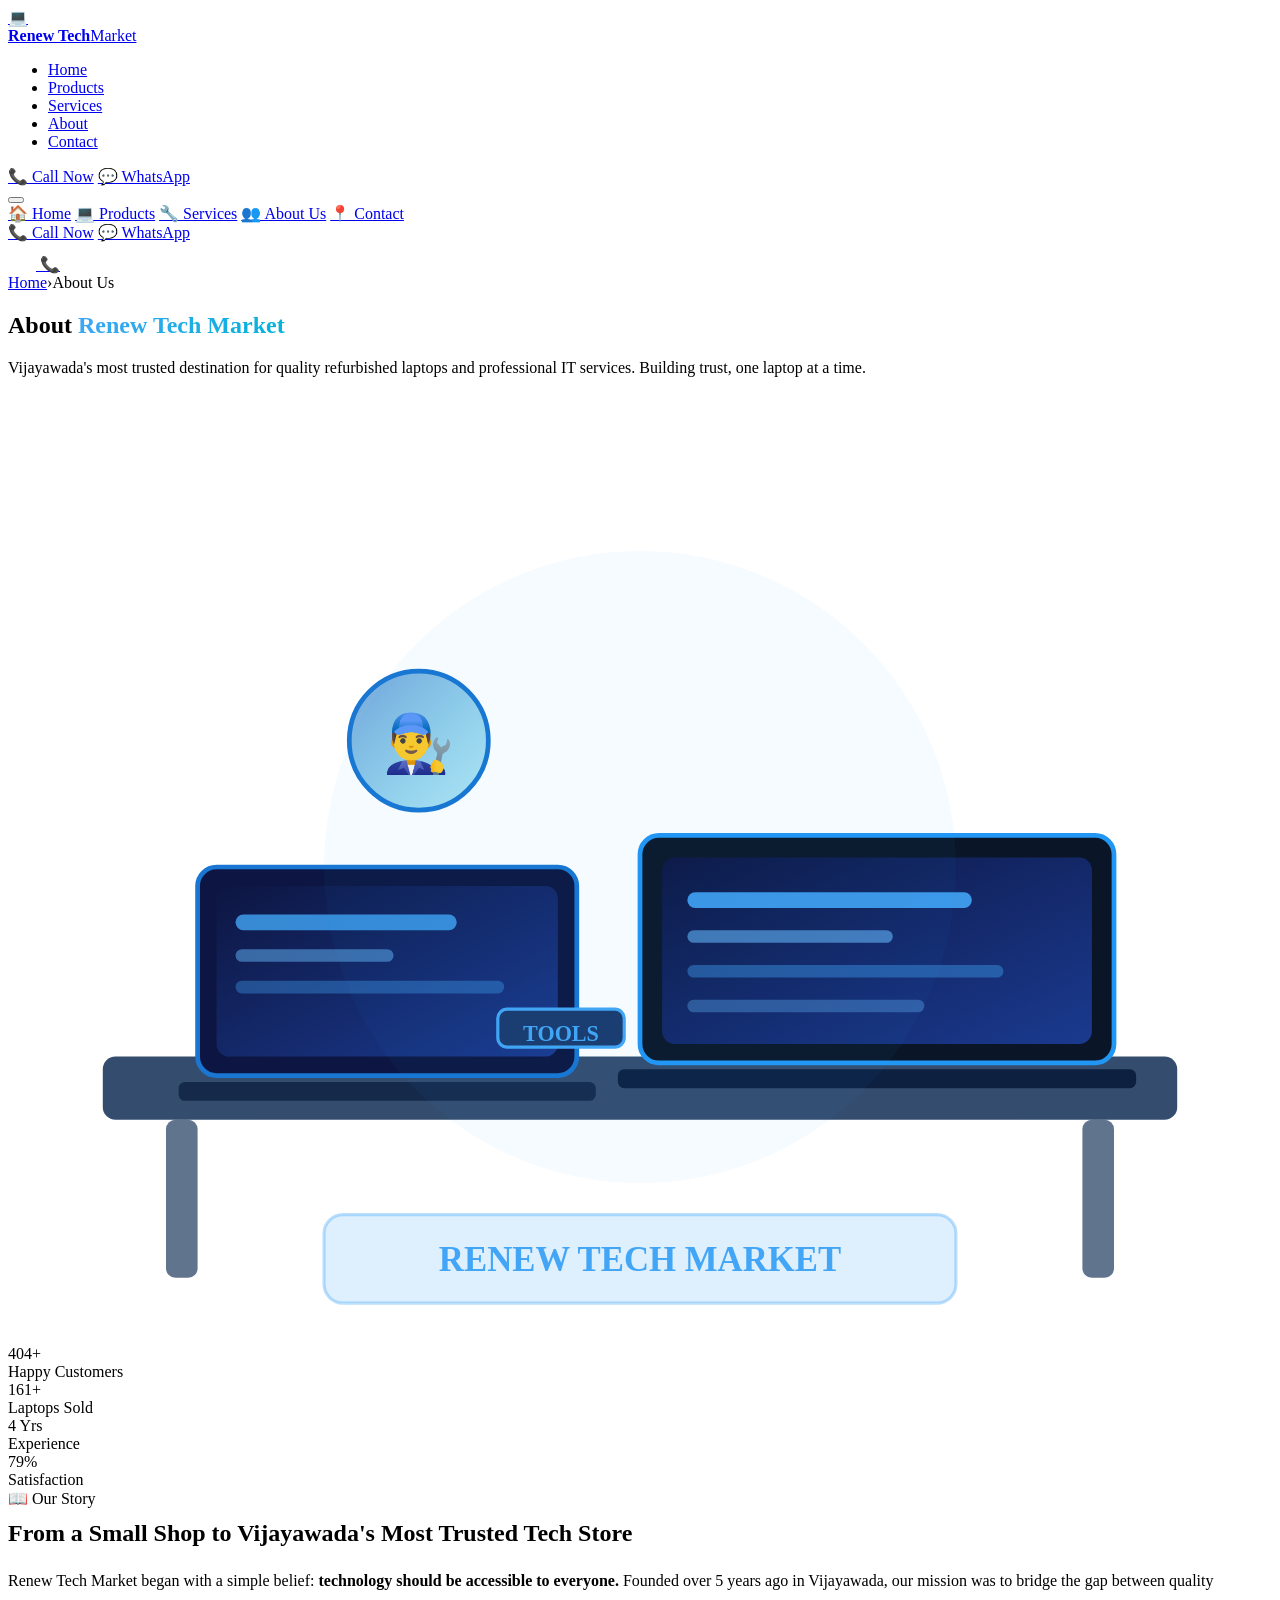
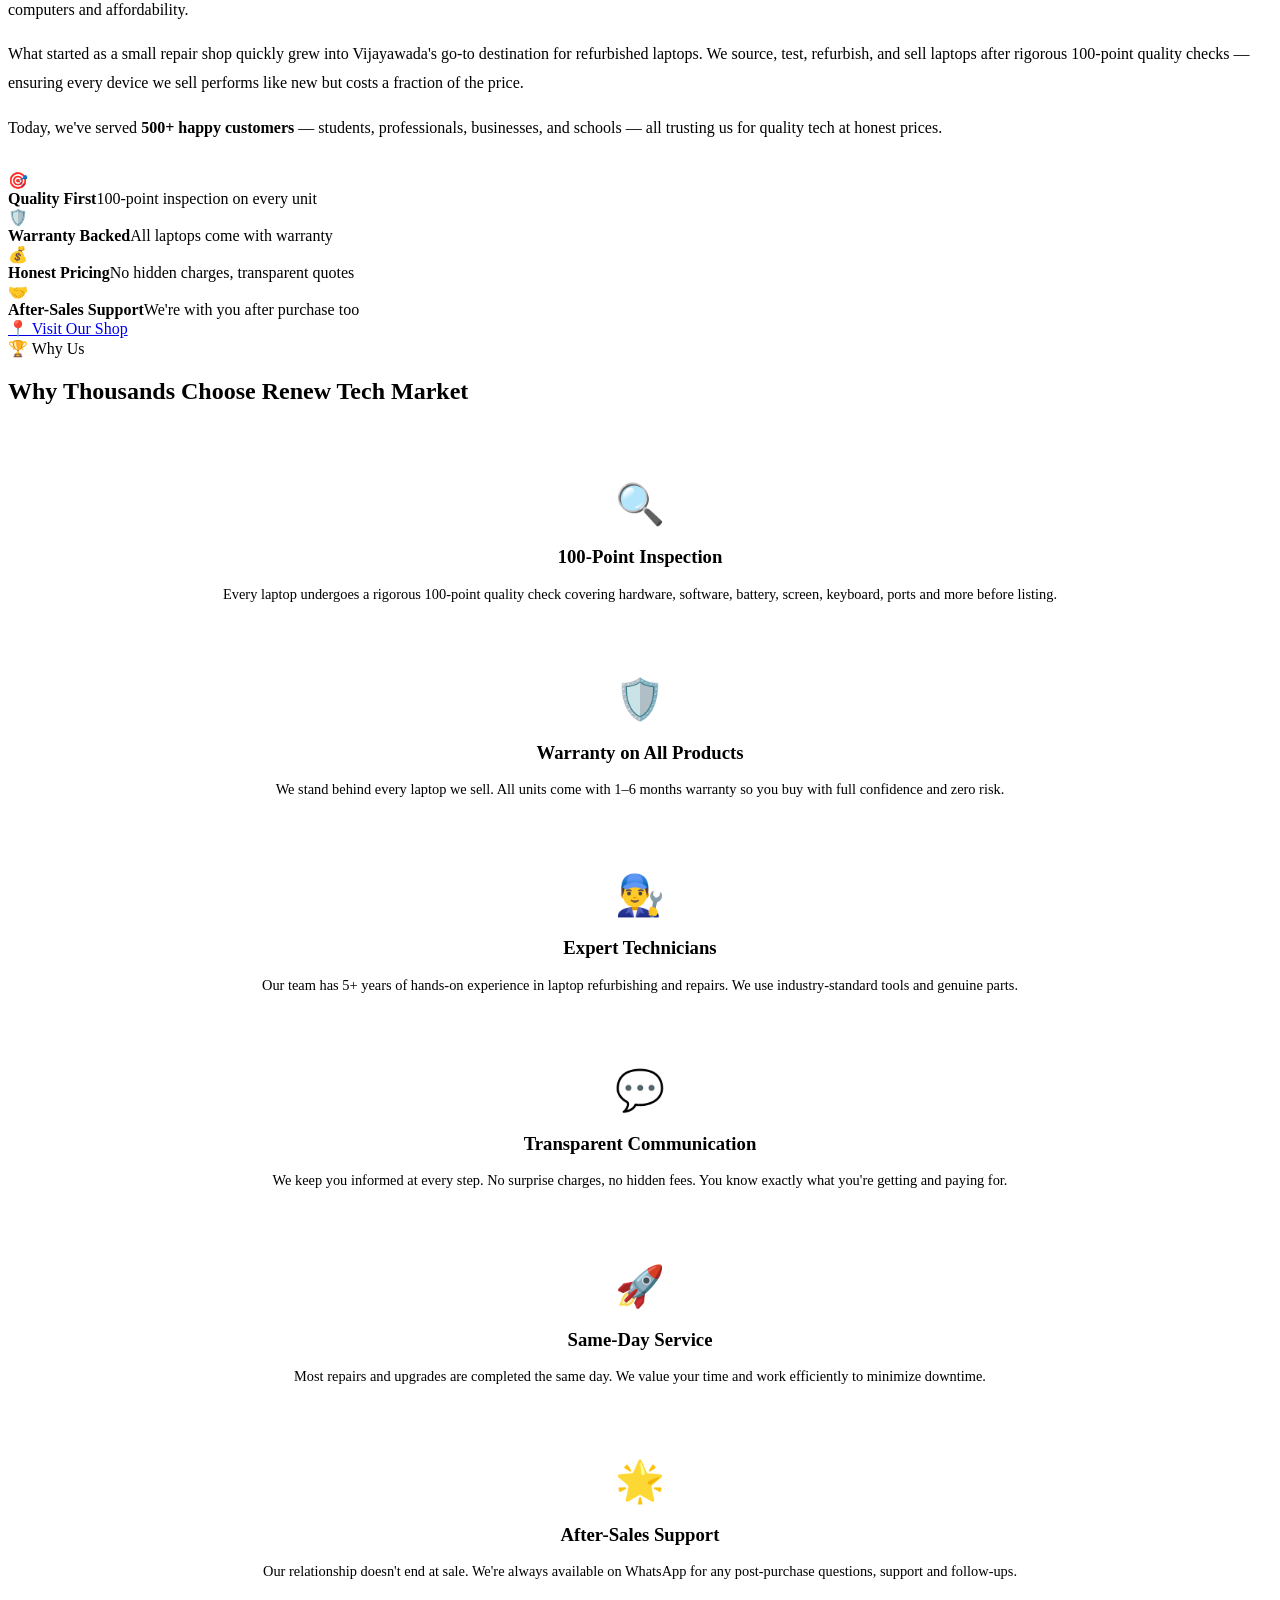
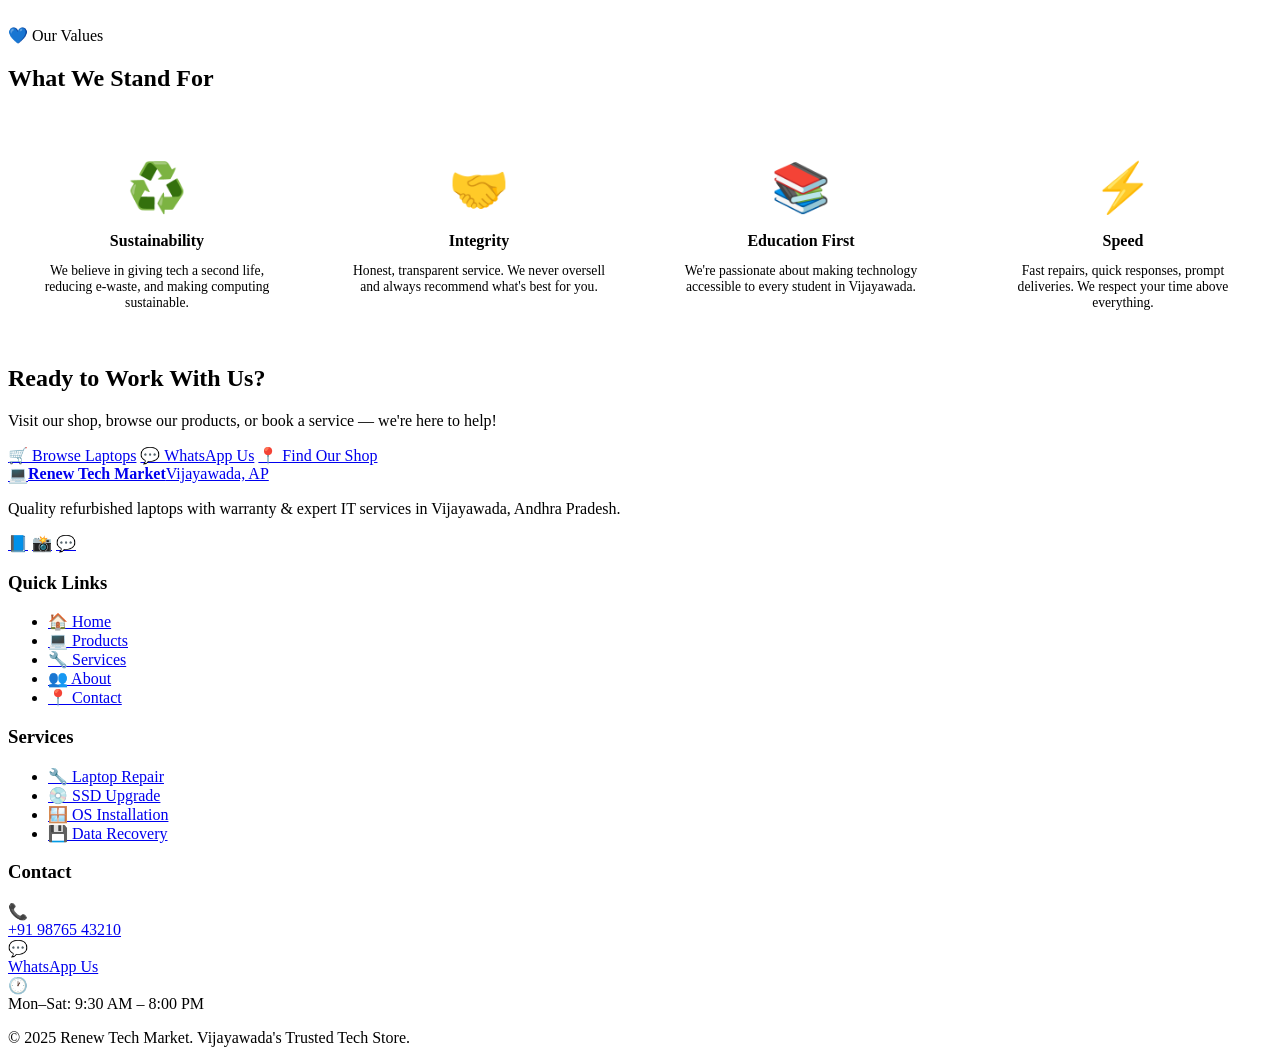
==== about.html @ 23c57cf8 "Add files via upload" ====
<!DOCTYPE html>
<html lang="en">
<head>
  <meta charset="UTF-8" />
  <meta name="viewport" content="width=device-width, initial-scale=1.0" />
  <title>About Us – Renew Tech Market Vijayawada</title>
  <meta name="description" content="Learn about Renew Tech Market — Vijayawada's trusted refurbished laptop & IT service provider. 5+ years experience, 500+ happy customers, quality assured." />
  <meta name="keywords" content="about Renew Tech Market, refurbished laptop shop Vijayawada, trusted laptop dealer, laptop repair expert Vijayawada" />
  <link rel="stylesheet" href="styles.css" />
  <link rel="icon" href="data:image/svg+xml,<svg xmlns='http://www.w3.org/2000/svg' viewBox='0 0 100 100'><text y='.9em' font-size='90'>💻</text></svg>" />
</head>
<body>

<!-- NAVBAR -->
<nav class="navbar" id="navbar" role="navigation" aria-label="Main navigation">
  <div class="container">
    <div class="nav-inner">
      <a href="index.html" class="nav-logo" aria-label="Renew Tech Market Home">
        <div class="logo-icon" aria-hidden="true">💻</div>
        <div class="logo-text"><strong>Renew Tech</strong><span>Market</span></div>
      </a>
      <ul class="nav-links" role="list">
        <li><a href="index.html"    class="nav-link" data-page="index.html">Home</a></li>
        <li><a href="products.html" class="nav-link" data-page="products.html">Products</a></li>
        <li><a href="services.html" class="nav-link" data-page="services.html">Services</a></li>
        <li><a href="about.html"    class="nav-link" data-page="about.html">About</a></li>
        <li><a href="contact.html"  class="nav-link" data-page="contact.html">Contact</a></li>
      </ul>
      <div class="nav-cta">
        <a href="tel:+919876543210" class="btn btn-outline btn-sm">📞 Call Now</a>
        <a href="https://wa.me/919876543210" class="btn btn-whatsapp btn-sm" target="_blank" rel="noopener">💬 WhatsApp</a>
      </div>
      <button class="nav-toggle" id="navToggle" aria-label="Toggle menu"><span></span><span></span><span></span></button>
    </div>
  </div>
</nav>
<div class="nav-mobile" id="navMobile">
  <a href="index.html"    class="nav-link" data-page="index.html">🏠 Home</a>
  <a href="products.html" class="nav-link" data-page="products.html">💻 Products</a>
  <a href="services.html" class="nav-link" data-page="services.html">🔧 Services</a>
  <a href="about.html"    class="nav-link" data-page="about.html">👥 About Us</a>
  <a href="contact.html"  class="nav-link" data-page="contact.html">📍 Contact</a>
  <div class="nav-cta">
    <a href="tel:+919876543210" class="btn btn-outline">📞 Call Now</a>
    <a href="https://wa.me/919876543210" class="btn btn-whatsapp" target="_blank">💬 WhatsApp</a>
  </div>
</div>

<!-- Floating Buttons -->
<a href="https://wa.me/919876543210" class="float-whatsapp" target="_blank" rel="noopener" aria-label="WhatsApp">
  <svg width="28" height="28" viewBox="0 0 24 24" fill="white"><path d="M17.472 14.382c-.297-.149-1.758-.867-2.03-.967-.273-.099-.471-.148-.67.15-.197.297-.767.966-.94 1.164-.173.199-.347.223-.644.075-.297-.15-1.255-.463-2.39-1.475-.883-.788-1.48-1.761-1.653-2.059-.173-.297-.018-.458.13-.606.134-.133.298-.347.446-.52.149-.174.198-.298.298-.497.099-.198.05-.371-.025-.52-.075-.149-.669-1.612-.916-2.207-.242-.579-.487-.5-.669-.51-.173-.008-.371-.01-.57-.01-.198 0-.52.074-.792.372-.272.297-1.04 1.016-1.04 2.479 0 1.462 1.065 2.875 1.213 3.074.149.198 2.096 3.2 5.077 4.487.709.306 1.262.489 1.694.625.712.227 1.36.195 1.871.118.571-.085 1.758-.719 2.006-1.413.248-.694.248-1.289.173-1.413-.074-.124-.272-.198-.57-.347m-5.421 7.403h-.004a9.87 9.87 0 01-5.031-1.378l-.361-.214-3.741.982.998-3.648-.235-.374a9.86 9.86 0 01-1.51-5.26c.001-5.45 4.436-9.884 9.888-9.884 2.64 0 5.122 1.03 6.988 2.898a9.825 9.825 0 012.893 6.994c-.003 5.45-4.437 9.884-9.885 9.884m8.413-18.297A11.815 11.815 0 0012.05 0C5.495 0 .16 5.335.157 11.892c0 2.096.547 4.142 1.588 5.945L.057 24l6.305-1.654a11.882 11.882 0 005.683 1.448h.005c6.554 0 11.89-5.335 11.893-11.893a11.821 11.821 0 00-3.48-8.413z"/></svg>
</a>
<a href="tel:+919876543210" class="float-call" aria-label="Call">📞</a>

<!-- PAGE HERO -->
<section class="page-hero" aria-label="About page header">
  <div class="page-hero-bg" aria-hidden="true"></div>
  <div class="container page-hero-inner">
    <div class="breadcrumb"><a href="index.html">Home</a><span class="breadcrumb-sep">›</span><span>About Us</span></div>
    <h1 class="page-hero-title">About <span style="background:linear-gradient(135deg,#42a5f5,#00b4d8);-webkit-background-clip:text;-webkit-text-fill-color:transparent;background-clip:text;">Renew Tech Market</span></h1>
    <p class="page-hero-sub">Vijayawada's most trusted destination for quality refurbished laptops and professional IT services. Building trust, one laptop at a time.</p>
  </div>
</section>

<!-- OUR STORY -->
<section class="section" aria-label="Our story">
  <div class="container">
    <div class="about-grid">
      <!-- Visual -->
      <div class="about-visual" data-aos="fade-right">
        <div class="about-img-main">
          <svg class="shop-illustration" viewBox="0 0 400 300" xmlns="http://www.w3.org/2000/svg" aria-label="Tech shop illustration">
            <defs>
              <linearGradient id="shopG1" x1="0%" y1="0%" x2="100%" y2="100%">
                <stop offset="0%" stop-color="#1565c0" stop-opacity="0.6"/>
                <stop offset="100%" stop-color="#00b4d8" stop-opacity="0.3"/>
              </linearGradient>
              <linearGradient id="screenG" x1="0%" y1="0%" x2="100%" y2="100%">
                <stop offset="0%" stop-color="#0d1642"/>
                <stop offset="100%" stop-color="#1a3a8f"/>
              </linearGradient>
            </defs>
            <!-- Desk -->
            <rect x="30" y="210" width="340" height="20" rx="4" fill="#1e3a5f" opacity=".9"/>
            <rect x="50" y="230" width="10" height="50" rx="3" fill="#1e3a5f" opacity=".7"/>
            <rect x="340" y="230" width="10" height="50" rx="3" fill="#1e3a5f" opacity=".7"/>
            <!-- Laptop 1 -->
            <rect x="60" y="150" width="120" height="66" rx="6" fill="#0d1642" stroke="#1976d2" stroke-width="1.5"/>
            <rect x="66" y="156" width="108" height="54" rx="4" fill="url(#screenG)"/>
            <rect x="72" y="165" width="70" height="5" rx="2.5" fill="#42a5f5" opacity=".8"/>
            <rect x="72" y="176" width="50" height="4" rx="2" fill="#64b5f6" opacity=".5"/>
            <rect x="72" y="186" width="85" height="4" rx="2" fill="#42a5f5" opacity=".35"/>
            <rect x="54" y="218" width="132" height="6" rx="2" fill="#152a4a"/>
            <!-- Laptop 2 -->
            <rect x="200" y="140" width="150" height="72" rx="6" fill="#0a1628" stroke="#2196f3" stroke-width="1.5"/>
            <rect x="207" y="147" width="136" height="59" rx="4" fill="url(#screenG)"/>
            <rect x="215" y="158" width="90" height="5" rx="2.5" fill="#42a5f5" opacity=".9"/>
            <rect x="215" y="170" width="65" height="4" rx="2" fill="#64b5f6" opacity=".6"/>
            <rect x="215" y="181" width="100" height="4" rx="2" fill="#42a5f5" opacity=".4"/>
            <rect x="215" y="192" width="75" height="4" rx="2" fill="#64b5f6" opacity=".35"/>
            <rect x="193" y="214" width="164" height="6" rx="2" fill="#0d2040"/>
            <!-- Tools on desk -->
            <rect x="155" y="195" width="40" height="12" rx="3" fill="#1a3a6b" stroke="#42a5f5" stroke-width="1"/>
            <text x="175" y="205" text-anchor="middle" fill="#42a5f5" font-size="7" font-weight="600" font-family="Inter">TOOLS</text>
            <!-- Person silhouette (abstract) -->
            <circle cx="130" cy="110" r="22" fill="url(#shopG1)" stroke="#1976d2" stroke-width="1.5"/>
            <text x="130" y="117" text-anchor="middle" fill="white" font-size="18" font-family="Arial">👨‍🔧</text>
            <!-- Glow circle -->
            <circle cx="200" cy="150" r="100" fill="rgba(33,150,243,0.04)"/>
            <!-- Brand text -->
            <rect x="100" y="260" width="200" height="28" rx="6" fill="rgba(33,150,243,.15)" stroke="rgba(33,150,243,.3)" stroke-width="1"/>
            <text x="200" y="278" text-anchor="middle" fill="#42a5f5" font-size="11" font-weight="700" font-family="Inter">RENEW TECH MARKET</text>
          </svg>
        </div>
        <div class="about-stats">
          <div class="astat">
            <div class="astat-num" data-target="500" data-suffix="+">0+</div>
            <div class="astat-label">Happy Customers</div>
          </div>
          <div class="astat">
            <div class="astat-num" data-target="200" data-suffix="+">0+</div>
            <div class="astat-label">Laptops Sold</div>
          </div>
          <div class="astat">
            <div class="astat-num" data-target="5" data-suffix=" Yrs">0</div>
            <div class="astat-label">Experience</div>
          </div>
          <div class="astat">
            <div class="astat-num" data-target="98" data-suffix="%">0%</div>
            <div class="astat-label">Satisfaction</div>
          </div>
        </div>
      </div>

      <!-- Story text -->
      <div data-aos="fade-left">
        <div class="section-badge">📖 Our Story</div>
        <h2 class="section-title" style="margin-top:12px;">From a Small Shop to Vijayawada's Most Trusted Tech Store</h2>
        <p style="color:var(--gray-400);line-height:1.8;margin-top:16px;">
          Renew Tech Market began with a simple belief: <strong style="color:var(--white);">technology should be accessible to everyone.</strong>
          Founded over 5 years ago in Vijayawada, our mission was to bridge the gap between quality computers and affordability.
        </p>
        <p style="color:var(--gray-400);line-height:1.8;margin-top:14px;">
          What started as a small repair shop quickly grew into Vijayawada's go-to destination for refurbished laptops.
          We source, test, refurbish, and sell laptops after rigorous 100-point quality checks — ensuring every device we sell
          performs like new but costs a fraction of the price.
        </p>
        <p style="color:var(--gray-400);line-height:1.8;margin-top:14px;">
          Today, we've served <strong style="color:var(--white);">500+ happy customers</strong> — students, professionals, businesses, and schools —
          all trusting us for quality tech at honest prices.
        </p>

        <div class="why-grid" style="margin-top:28px;">
          <div class="why-item">
            <span class="why-icon">🎯</span>
            <div class="why-text"><strong>Quality First</strong><span>100-point inspection on every unit</span></div>
          </div>
          <div class="why-item">
            <span class="why-icon">🛡️</span>
            <div class="why-text"><strong>Warranty Backed</strong><span>All laptops come with warranty</span></div>
          </div>
          <div class="why-item">
            <span class="why-icon">💰</span>
            <div class="why-text"><strong>Honest Pricing</strong><span>No hidden charges, transparent quotes</span></div>
          </div>
          <div class="why-item">
            <span class="why-icon">🤝</span>
            <div class="why-text"><strong>After-Sales Support</strong><span>We're with you after purchase too</span></div>
          </div>
        </div>

        <a href="contact.html" class="btn btn-primary" style="margin-top:28px;" id="aboutContactCTA">📍 Visit Our Shop</a>
      </div>
    </div>
  </div>
</section>

<!-- WHY CHOOSE US -->
<section class="section-sm" style="background:rgba(255,255,255,.02);border-top:1px solid rgba(255,255,255,.06);" aria-label="Why choose us">
  <div class="container">
    <div class="text-center" data-aos="fade-up">
      <div class="section-badge">🏆 Why Us</div>
      <h2 class="section-title">Why Thousands Choose Renew Tech Market</h2>
    </div>

    <div class="grid-3" style="margin-top:48px;">
      <div class="card" style="padding:28px;text-align:center;" data-aos="fade-up">
        <div style="font-size:2.5rem;margin-bottom:16px;" aria-hidden="true">🔍</div>
        <h3 style="font-weight:700;margin-bottom:10px;">100-Point Inspection</h3>
        <p style="color:var(--gray-400);font-size:.9rem;line-height:1.6;">Every laptop undergoes a rigorous 100-point quality check covering hardware, software, battery, screen, keyboard, ports and more before listing.</p>
      </div>
      <div class="card" style="padding:28px;text-align:center;" data-aos="fade-up" style="transition-delay:.1s">
        <div style="font-size:2.5rem;margin-bottom:16px;" aria-hidden="true">🛡️</div>
        <h3 style="font-weight:700;margin-bottom:10px;">Warranty on All Products</h3>
        <p style="color:var(--gray-400);font-size:.9rem;line-height:1.6;">We stand behind every laptop we sell. All units come with 1–6 months warranty so you buy with full confidence and zero risk.</p>
      </div>
      <div class="card" style="padding:28px;text-align:center;" data-aos="fade-up" style="transition-delay:.2s">
        <div style="font-size:2.5rem;margin-bottom:16px;" aria-hidden="true">👨‍🔧</div>
        <h3 style="font-weight:700;margin-bottom:10px;">Expert Technicians</h3>
        <p style="color:var(--gray-400);font-size:.9rem;line-height:1.6;">Our team has 5+ years of hands-on experience in laptop refurbishing and repairs. We use industry-standard tools and genuine parts.</p>
      </div>
      <div class="card" style="padding:28px;text-align:center;" data-aos="fade-up">
        <div style="font-size:2.5rem;margin-bottom:16px;" aria-hidden="true">💬</div>
        <h3 style="font-weight:700;margin-bottom:10px;">Transparent Communication</h3>
        <p style="color:var(--gray-400);font-size:.9rem;line-height:1.6;">We keep you informed at every step. No surprise charges, no hidden fees. You know exactly what you're getting and paying for.</p>
      </div>
      <div class="card" style="padding:28px;text-align:center;" data-aos="fade-up" style="transition-delay:.1s">
        <div style="font-size:2.5rem;margin-bottom:16px;" aria-hidden="true">🚀</div>
        <h3 style="font-weight:700;margin-bottom:10px;">Same-Day Service</h3>
        <p style="color:var(--gray-400);font-size:.9rem;line-height:1.6;">Most repairs and upgrades are completed the same day. We value your time and work efficiently to minimize downtime.</p>
      </div>
      <div class="card" style="padding:28px;text-align:center;" data-aos="fade-up" style="transition-delay:.2s">
        <div style="font-size:2.5rem;margin-bottom:16px;" aria-hidden="true">🌟</div>
        <h3 style="font-weight:700;margin-bottom:10px;">After-Sales Support</h3>
        <p style="color:var(--gray-400);font-size:.9rem;line-height:1.6;">Our relationship doesn't end at sale. We're always available on WhatsApp for any post-purchase questions, support and follow-ups.</p>
      </div>
    </div>
  </div>
</section>

<!-- TEAM / VALUES -->
<section class="section" aria-label="Our values">
  <div class="container">
    <div class="text-center" data-aos="fade-up">
      <div class="section-badge">💙 Our Values</div>
      <h2 class="section-title">What We Stand For</h2>
    </div>

    <div style="display:grid;grid-template-columns:repeat(auto-fit,minmax(220px,1fr));gap:24px;margin-top:48px;text-align:center;">
      <div data-aos="fade-up" style="padding:20px;">
        <div style="font-size:3rem;margin-bottom:12px;" aria-hidden="true">♻️</div>
        <h3 style="font-weight:700;font-size:1rem;margin-bottom:8px;">Sustainability</h3>
        <p style="color:var(--gray-400);font-size:.85rem;">We believe in giving tech a second life, reducing e-waste, and making computing sustainable.</p>
      </div>
      <div data-aos="fade-up" style="padding:20px;transition-delay:.1s">
        <div style="font-size:3rem;margin-bottom:12px;" aria-hidden="true">🤝</div>
        <h3 style="font-weight:700;font-size:1rem;margin-bottom:8px;">Integrity</h3>
        <p style="color:var(--gray-400);font-size:.85rem;">Honest, transparent service. We never oversell and always recommend what's best for you.</p>
      </div>
      <div data-aos="fade-up" style="padding:20px;transition-delay:.2s">
        <div style="font-size:3rem;margin-bottom:12px;" aria-hidden="true">📚</div>
        <h3 style="font-weight:700;font-size:1rem;margin-bottom:8px;">Education First</h3>
        <p style="color:var(--gray-400);font-size:.85rem;">We're passionate about making technology accessible to every student in Vijayawada.</p>
      </div>
      <div data-aos="fade-up" style="padding:20px;transition-delay:.3s">
        <div style="font-size:3rem;margin-bottom:12px;" aria-hidden="true">⚡</div>
        <h3 style="font-weight:700;font-size:1rem;margin-bottom:8px;">Speed</h3>
        <p style="color:var(--gray-400);font-size:.85rem;">Fast repairs, quick responses, prompt deliveries. We respect your time above everything.</p>
      </div>
    </div>
  </div>
</section>

<!-- CTA -->
<section class="cta-section" aria-label="Contact CTA">
  <div class="bg-glow" aria-hidden="true"></div>
  <div class="container">
    <div class="text-center" style="position:relative;z-index:1;">
      <h2 class="cta-title" data-aos="fade-up">Ready to Work With Us?</h2>
      <p class="cta-sub" data-aos="fade-up">Visit our shop, browse our products, or book a service — we're here to help!</p>
      <div class="cta-actions" data-aos="fade-up">
        <a href="products.html" class="btn btn-primary btn-lg" id="aboutShopCTA">🛒 Browse Laptops</a>
        <a href="https://wa.me/919876543210" class="btn btn-whatsapp btn-lg" target="_blank" rel="noopener" id="aboutWACTA">💬 WhatsApp Us</a>
        <a href="contact.html" class="btn btn-outline btn-lg" id="aboutContactCTA2">📍 Find Our Shop</a>
      </div>
    </div>
  </div>
</section>

<!-- FOOTER -->
<footer class="footer" role="contentinfo">
  <div class="footer-main">
    <div class="container">
      <div class="footer-grid">
        <div>
          <a href="index.html" class="nav-logo" style="display:inline-flex;">
            <div class="logo-icon">💻</div>
            <div class="logo-text"><strong>Renew Tech Market</strong><span>Vijayawada, AP</span></div>
          </a>
          <p class="footer-brand-desc">Quality refurbished laptops with warranty & expert IT services in Vijayawada, Andhra Pradesh.</p>
          <div class="footer-social">
            <a href="#" class="social-btn" aria-label="Facebook">📘</a>
            <a href="#" class="social-btn" aria-label="Instagram">📸</a>
            <a href="https://wa.me/919876543210" class="social-btn" aria-label="WhatsApp" target="_blank" rel="noopener">💬</a>
          </div>
        </div>
        <nav aria-label="Quick links">
          <h3 class="footer-heading">Quick Links</h3>
          <ul class="footer-links">
            <li><a href="index.html">🏠 Home</a></li>
            <li><a href="products.html">💻 Products</a></li>
            <li><a href="services.html">🔧 Services</a></li>
            <li><a href="about.html">👥 About</a></li>
            <li><a href="contact.html">📍 Contact</a></li>
          </ul>
        </nav>
        <nav aria-label="Services">
          <h3 class="footer-heading">Services</h3>
          <ul class="footer-links">
            <li><a href="services.html">🔧 Laptop Repair</a></li>
            <li><a href="services.html">💿 SSD Upgrade</a></li>
            <li><a href="services.html">🪟 OS Installation</a></li>
            <li><a href="services.html">💾 Data Recovery</a></li>
          </ul>
        </nav>
        <address style="font-style:normal">
          <h3 class="footer-heading">Contact</h3>
          <div class="footer-contact-item"><span>📞</span><div><a href="tel:+919876543210">+91 98765 43210</a></div></div>
          <div class="footer-contact-item"><span>💬</span><div><a href="https://wa.me/919876543210" target="_blank">WhatsApp Us</a></div></div>
          <div class="footer-contact-item"><span>🕐</span><div>Mon–Sat: 9:30 AM – 8:00 PM</div></div>
        </address>
      </div>
    </div>
  </div>
  <div class="container">
    <div class="footer-bottom">
      <p>© 2025 Renew Tech Market. Vijayawada's Trusted Tech Store.</p>
    </div>
  </div>
</footer>

<script src="main.js"></script>
</body>
</html>
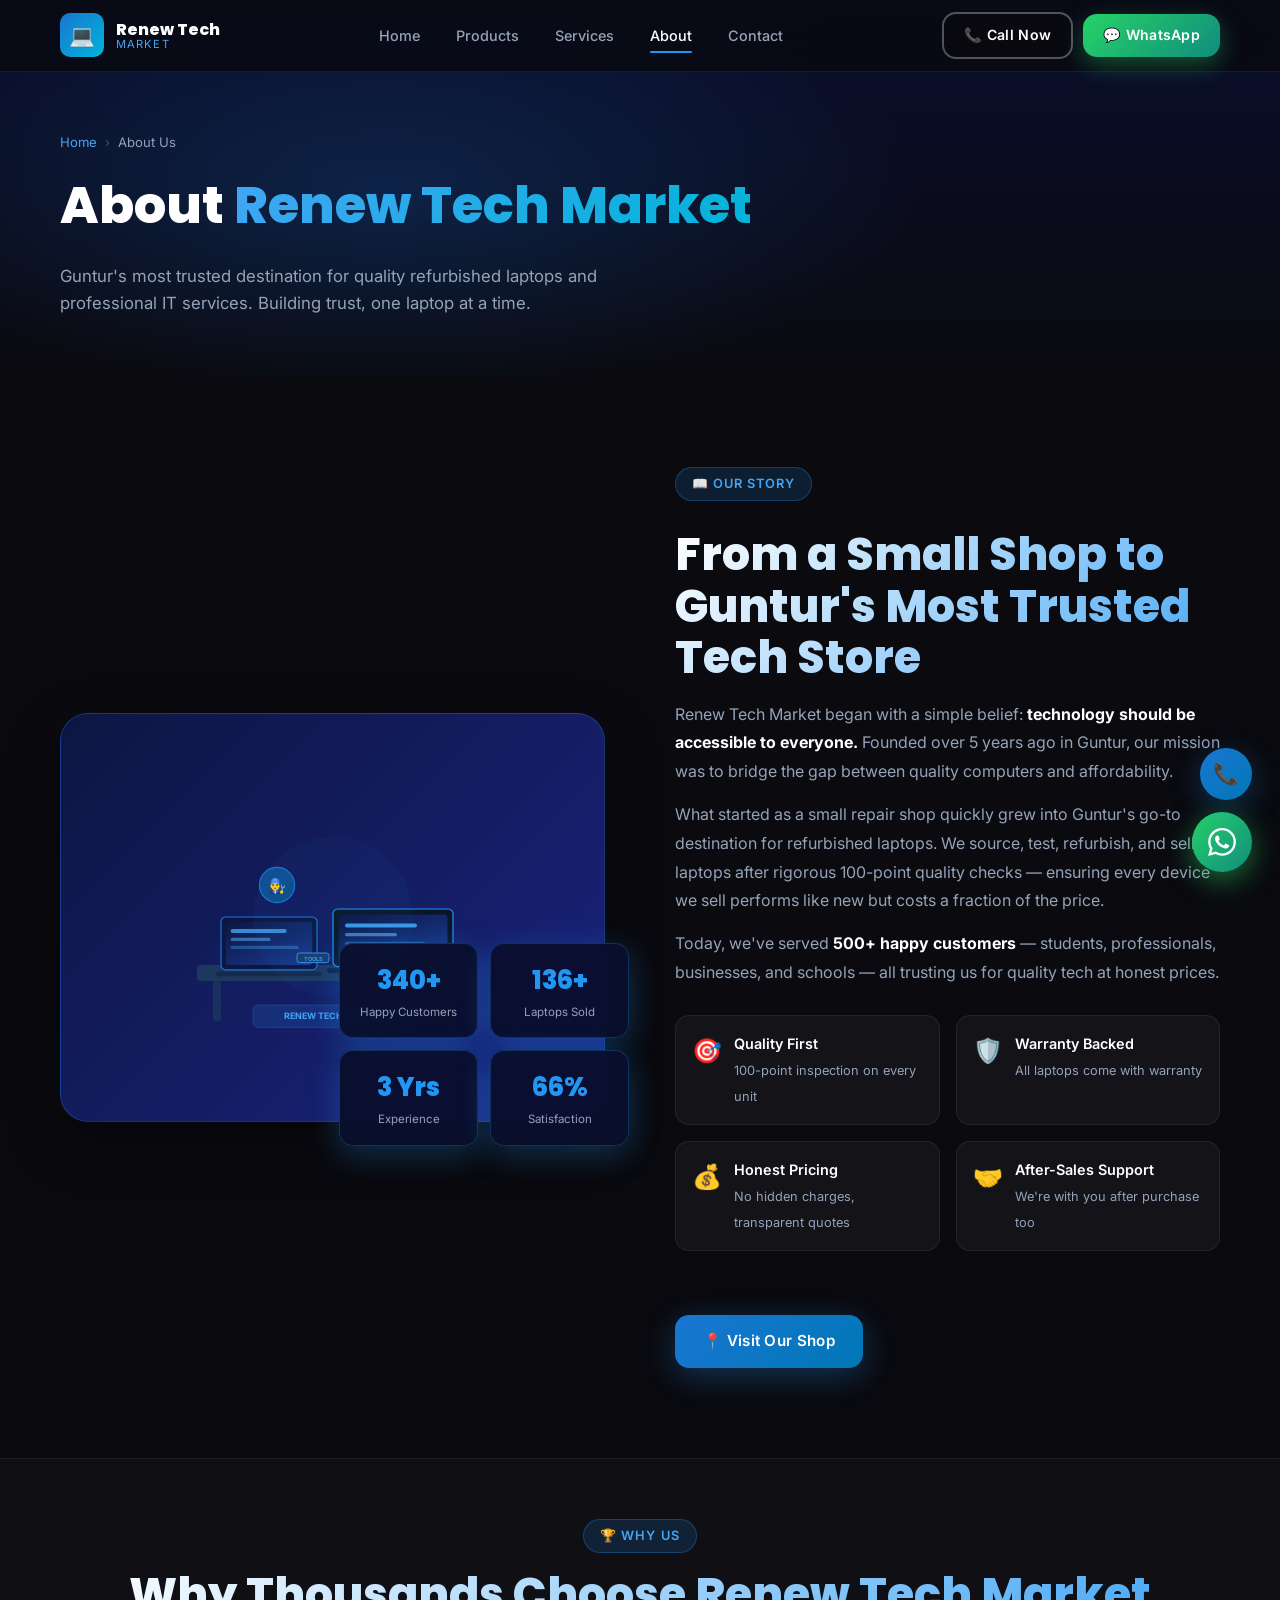
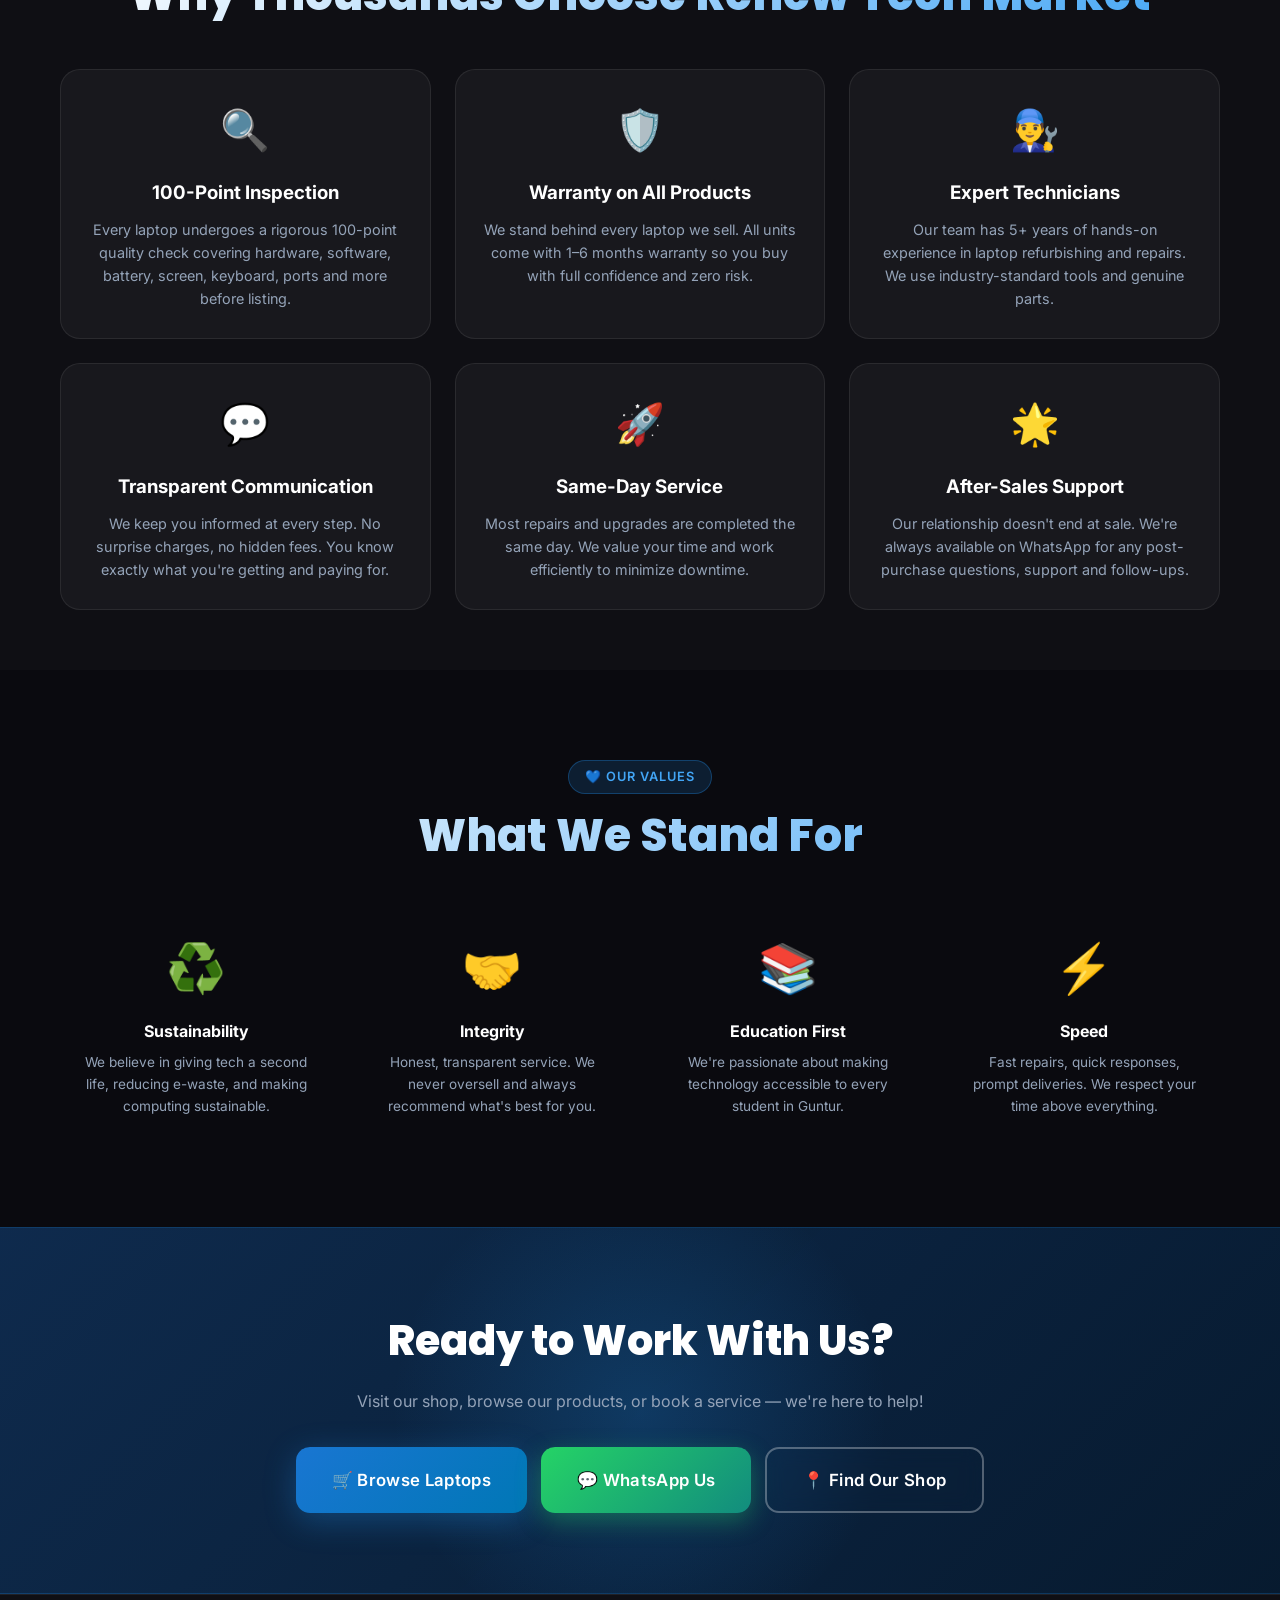
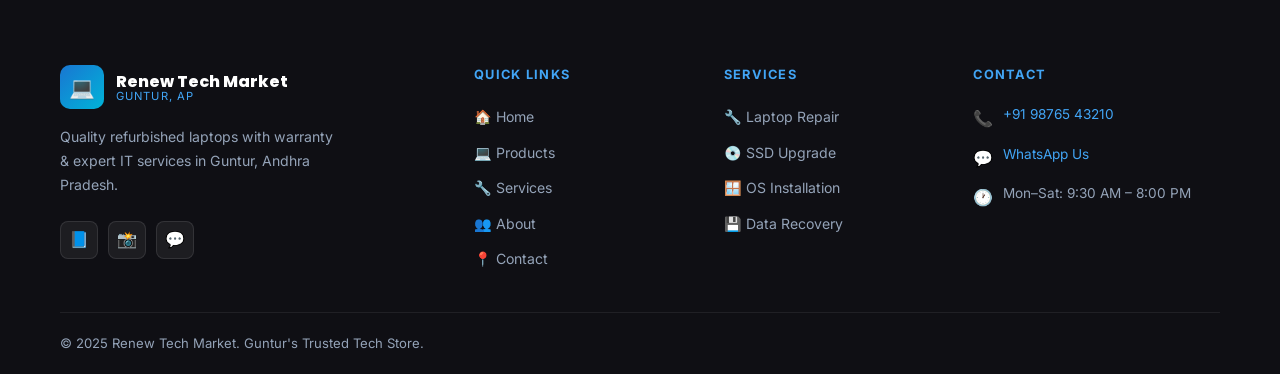
==== commit cdd992fc: "Update about.html" ====
--- a/about.html
+++ b/about.html
@@ -3,9 +3,9 @@
 <head>
   <meta charset="UTF-8" />
   <meta name="viewport" content="width=device-width, initial-scale=1.0" />
-  <title>About Us – Renew Tech Market Vijayawada</title>
-  <meta name="description" content="Learn about Renew Tech Market — Vijayawada's trusted refurbished laptop & IT service provider. 5+ years experience, 500+ happy customers, quality assured." />
-  <meta name="keywords" content="about Renew Tech Market, refurbished laptop shop Vijayawada, trusted laptop dealer, laptop repair expert Vijayawada" />
+  <title>About Us – Renew Tech Market Guntur</title>
+  <meta name="description" content="Learn about Renew Tech Market — Guntur's trusted refurbished laptop & IT service provider. 5+ years experience, 500+ happy customers, quality assured." />
+  <meta name="keywords" content="about Renew Tech Market, refurbished laptop shop Guntur, trusted laptop dealer, laptop repair expert Guntur" />
   <link rel="stylesheet" href="styles.css" />
   <link rel="icon" href="data:image/svg+xml,<svg xmlns='http://www.w3.org/2000/svg' viewBox='0 0 100 100'><text y='.9em' font-size='90'>💻</text></svg>" />
 </head>
@@ -58,7 +58,7 @@
   <div class="container page-hero-inner">
     <div class="breadcrumb"><a href="index.html">Home</a><span class="breadcrumb-sep">›</span><span>About Us</span></div>
     <h1 class="page-hero-title">About <span style="background:linear-gradient(135deg,#42a5f5,#00b4d8);-webkit-background-clip:text;-webkit-text-fill-color:transparent;background-clip:text;">Renew Tech Market</span></h1>
-    <p class="page-hero-sub">Vijayawada's most trusted destination for quality refurbished laptops and professional IT services. Building trust, one laptop at a time.</p>
+    <p class="page-hero-sub">Guntur's most trusted destination for quality refurbished laptops and professional IT services. Building trust, one laptop at a time.</p>
   </div>
 </section>
 
@@ -135,13 +135,13 @@
       <!-- Story text -->
       <div data-aos="fade-left">
         <div class="section-badge">📖 Our Story</div>
-        <h2 class="section-title" style="margin-top:12px;">From a Small Shop to Vijayawada's Most Trusted Tech Store</h2>
+        <h2 class="section-title" style="margin-top:12px;">From a Small Shop to Guntur's Most Trusted Tech Store</h2>
         <p style="color:var(--gray-400);line-height:1.8;margin-top:16px;">
           Renew Tech Market began with a simple belief: <strong style="color:var(--white);">technology should be accessible to everyone.</strong>
-          Founded over 5 years ago in Vijayawada, our mission was to bridge the gap between quality computers and affordability.
+          Founded over 5 years ago in Guntur, our mission was to bridge the gap between quality computers and affordability.
         </p>
         <p style="color:var(--gray-400);line-height:1.8;margin-top:14px;">
-          What started as a small repair shop quickly grew into Vijayawada's go-to destination for refurbished laptops.
+          What started as a small repair shop quickly grew into Guntur's go-to destination for refurbished laptops.
           We source, test, refurbish, and sell laptops after rigorous 100-point quality checks — ensuring every device we sell
           performs like new but costs a fraction of the price.
         </p>
@@ -240,7 +240,7 @@
       <div data-aos="fade-up" style="padding:20px;transition-delay:.2s">
         <div style="font-size:3rem;margin-bottom:12px;" aria-hidden="true">📚</div>
         <h3 style="font-weight:700;font-size:1rem;margin-bottom:8px;">Education First</h3>
-        <p style="color:var(--gray-400);font-size:.85rem;">We're passionate about making technology accessible to every student in Vijayawada.</p>
+        <p style="color:var(--gray-400);font-size:.85rem;">We're passionate about making technology accessible to every student in Guntur.</p>
       </div>
       <div data-aos="fade-up" style="padding:20px;transition-delay:.3s">
         <div style="font-size:3rem;margin-bottom:12px;" aria-hidden="true">⚡</div>
@@ -275,9 +275,9 @@
         <div>
           <a href="index.html" class="nav-logo" style="display:inline-flex;">
             <div class="logo-icon">💻</div>
-            <div class="logo-text"><strong>Renew Tech Market</strong><span>Vijayawada, AP</span></div>
+            <div class="logo-text"><strong>Renew Tech Market</strong><span>Guntur, AP</span></div>
           </a>
-          <p class="footer-brand-desc">Quality refurbished laptops with warranty & expert IT services in Vijayawada, Andhra Pradesh.</p>
+          <p class="footer-brand-desc">Quality refurbished laptops with warranty & expert IT services in Guntur, Andhra Pradesh.</p>
           <div class="footer-social">
             <a href="#" class="social-btn" aria-label="Facebook">📘</a>
             <a href="#" class="social-btn" aria-label="Instagram">📸</a>
@@ -314,7 +314,7 @@
   </div>
   <div class="container">
     <div class="footer-bottom">
-      <p>© 2025 Renew Tech Market. Vijayawada's Trusted Tech Store.</p>
+      <p>© 2025 Renew Tech Market. Guntur's Trusted Tech Store.</p>
     </div>
   </div>
 </footer>
--- a/styles.css
+++ b/styles.css
@@ -0,0 +1,859 @@
+/* ============================================================
+   RENEW TECH MARKET — Global Stylesheet
+   ============================================================ */
+
+/* ---------- FONTS ---------- */
+@import url('https://fonts.googleapis.com/css2?family=Inter:wght@300;400;500;600;700;800;900&family=Poppins:wght@400;600;700;800&display=swap');
+
+/* ---------- CSS VARIABLES ---------- */
+:root {
+  --blue-900: #0a0f2e;
+  --blue-800: #0d1642;
+  --blue-700: #1a237e;
+  --blue-600: #1565c0;
+  --blue-500: #1976d2;
+  --blue-400: #2196f3;
+  --blue-300: #42a5f5;
+  --blue-100: #bbdefb;
+  --blue-50:  #e3f2fd;
+  --accent:   #00b4d8;
+  --accent2:  #0077b6;
+  --white:    #ffffff;
+  --gray-50:  #f8fafc;
+  --gray-100: #f1f5f9;
+  --gray-200: #e2e8f0;
+  --gray-400: #94a3b8;
+  --gray-600: #475569;
+  --gray-800: #1e293b;
+  --black:    #0a0a0f;
+  --success:  #10b981;
+  --warning:  #f59e0b;
+  --whatsapp: #25d366;
+  --shadow-sm: 0 1px 3px rgba(0,0,0,.12), 0 1px 2px rgba(0,0,0,.24);
+  --shadow-md: 0 4px 20px rgba(0,0,0,.15);
+  --shadow-lg: 0 10px 40px rgba(0,0,0,.2);
+  --shadow-xl: 0 20px 60px rgba(0,0,0,.3);
+  --shadow-blue: 0 8px 32px rgba(33,150,243,.3);
+  --radius-sm: 8px;
+  --radius-md: 14px;
+  --radius-lg: 20px;
+  --radius-xl: 28px;
+  --transition: all .3s cubic-bezier(.4,0,.2,1);
+  --nav-height: 72px;
+}
+
+/* ---------- RESET ---------- */
+*, *::before, *::after { box-sizing: border-box; margin: 0; padding: 0; }
+html { scroll-behavior: smooth; font-size: 16px; }
+body {
+  font-family: 'Inter', sans-serif;
+  background: var(--black);
+  color: var(--white);
+  line-height: 1.6;
+  overflow-x: hidden;
+}
+img { max-width: 100%; height: auto; display: block; }
+a { color: inherit; text-decoration: none; }
+ul { list-style: none; }
+button { cursor: pointer; border: none; font-family: inherit; }
+input, textarea, select { font-family: inherit; }
+
+/* ---------- SCROLLBAR ---------- */
+::-webkit-scrollbar { width: 6px; }
+::-webkit-scrollbar-track { background: var(--gray-800); }
+::-webkit-scrollbar-thumb { background: var(--blue-500); border-radius: 3px; }
+
+/* ============================================================
+   UTILITIES
+   ============================================================ */
+.container { width: 100%; max-width: 1200px; margin: 0 auto; padding: 0 20px; }
+.section    { padding: 90px 0; }
+.section-sm { padding: 60px 0; }
+
+.section-badge {
+  display: inline-flex; align-items: center; gap: 8px;
+  background: rgba(33,150,243,.15); border: 1px solid rgba(33,150,243,.3);
+  color: var(--blue-300); padding: 6px 16px; border-radius: 50px;
+  font-size: .8rem; font-weight: 600; letter-spacing: .08em; text-transform: uppercase;
+  margin-bottom: 16px;
+}
+
+.section-title {
+  font-family: 'Poppins', sans-serif;
+  font-size: clamp(1.8rem, 4vw, 2.8rem);
+  font-weight: 800; line-height: 1.15;
+  background: linear-gradient(135deg, var(--white) 0%, var(--blue-300) 100%);
+  -webkit-background-clip: text; -webkit-text-fill-color: transparent;
+  background-clip: text;
+}
+
+.section-sub {
+  color: var(--gray-400); font-size: 1.05rem; max-width: 560px; margin-top: 12px;
+}
+
+.text-center { text-align: center; }
+.text-center .section-sub { margin: 12px auto 0; }
+
+/* ---------- BUTTONS ---------- */
+.btn {
+  display: inline-flex; align-items: center; gap: 8px;
+  padding: 14px 28px; border-radius: var(--radius-md);
+  font-size: .95rem; font-weight: 600; letter-spacing: .02em;
+  transition: var(--transition); white-space: nowrap;
+}
+.btn-primary {
+  background: linear-gradient(135deg, var(--blue-500), var(--accent2));
+  color: var(--white); box-shadow: var(--shadow-blue);
+}
+.btn-primary:hover {
+  transform: translateY(-3px);
+  box-shadow: 0 12px 40px rgba(33,150,243,.45);
+  background: linear-gradient(135deg, var(--blue-400), var(--blue-500));
+}
+.btn-outline {
+  background: transparent;
+  border: 2px solid rgba(255,255,255,.3);
+  color: var(--white);
+  backdrop-filter: blur(10px);
+}
+.btn-outline:hover {
+  border-color: var(--blue-400); background: rgba(33,150,243,.15);
+  transform: translateY(-3px);
+}
+.btn-whatsapp {
+  background: linear-gradient(135deg, #25d366, #128c7e);
+  color: var(--white); box-shadow: 0 8px 24px rgba(37,211,102,.35);
+}
+.btn-whatsapp:hover {
+  transform: translateY(-3px);
+  box-shadow: 0 12px 36px rgba(37,211,102,.5);
+}
+.btn-sm { padding: 10px 20px; font-size: .88rem; }
+.btn-lg { padding: 18px 36px; font-size: 1.05rem; }
+
+/* ---------- CARDS ---------- */
+.card {
+  background: rgba(255,255,255,.04);
+  border: 1px solid rgba(255,255,255,.08);
+  border-radius: var(--radius-lg);
+  transition: var(--transition);
+  overflow: hidden;
+}
+.card:hover {
+  border-color: rgba(33,150,243,.4);
+  box-shadow: var(--shadow-blue);
+  transform: translateY(-4px);
+}
+
+/* ---------- BADGE ---------- */
+.badge {
+  display: inline-block; padding: 4px 12px;
+  border-radius: 50px; font-size: .75rem; font-weight: 700;
+  letter-spacing: .05em; text-transform: uppercase;
+}
+.badge-blue   { background: rgba(33,150,243,.2); color: var(--blue-300); }
+.badge-green  { background: rgba(16,185,129,.2); color: #34d399; }
+.badge-orange { background: rgba(245,158,11,.2); color: #fbbf24; }
+
+/* ---------- GRID ---------- */
+.grid-2 { display: grid; grid-template-columns: repeat(2,1fr); gap: 24px; }
+.grid-3 { display: grid; grid-template-columns: repeat(3,1fr); gap: 24px; }
+.grid-4 { display: grid; grid-template-columns: repeat(4,1fr); gap: 24px; }
+
+/* ---------- DIVIDER ---------- */
+.divider {
+  height: 1px;
+  background: linear-gradient(90deg, transparent, rgba(33,150,243,.3), transparent);
+  margin: 0;
+}
+
+/* ============================================================
+   NAVIGATION
+   ============================================================ */
+.navbar {
+  position: fixed; top: 0; left: 0; right: 0; z-index: 1000;
+  height: var(--nav-height);
+  display: flex; align-items: center;
+  background: rgba(10,10,15,.85);
+  backdrop-filter: blur(20px) saturate(180%);
+  border-bottom: 1px solid rgba(255,255,255,.07);
+  transition: var(--transition);
+}
+.navbar.scrolled {
+  background: rgba(10,10,15,.98);
+  box-shadow: var(--shadow-md);
+}
+
+.nav-inner {
+  display: flex; align-items: center; justify-content: space-between; width: 100%;
+}
+
+.nav-logo {
+  display: flex; align-items: center; gap: 12px;
+}
+.logo-icon {
+  width: 44px; height: 44px;
+  background: linear-gradient(135deg, var(--blue-500), var(--accent));
+  border-radius: 10px;
+  display: flex; align-items: center; justify-content: center;
+  font-size: 1.3rem;
+}
+.logo-text { display: flex; flex-direction: column; line-height: 1.1; }
+.logo-text strong { font-family: 'Poppins',sans-serif; font-size: 1rem; font-weight: 800; color: var(--white); }
+.logo-text span   { font-size: .7rem; color: var(--blue-300); letter-spacing: .1em; text-transform: uppercase; }
+
+.nav-links {
+  display: flex; align-items: center; gap: 4px;
+}
+.nav-link {
+  padding: 8px 16px; border-radius: var(--radius-sm);
+  font-size: .9rem; font-weight: 500; color: var(--gray-400);
+  transition: var(--transition); position: relative;
+}
+.nav-link:hover, .nav-link.active { color: var(--white); }
+.nav-link.active::after {
+  content: ''; position: absolute; bottom: -1px; left: 16px; right: 16px;
+  height: 2px; background: var(--blue-400); border-radius: 1px;
+}
+.nav-link:hover { background: rgba(255,255,255,.06); }
+
+.nav-cta { display: flex; align-items: center; gap: 10px; }
+
+/* hamburger */
+.nav-toggle {
+  display: none; flex-direction: column; gap: 5px;
+  background: transparent; padding: 6px;
+}
+.nav-toggle span {
+  display: block; width: 24px; height: 2px;
+  background: var(--white); border-radius: 2px;
+  transition: var(--transition);
+}
+.nav-toggle.open span:nth-child(1) { transform: translateY(7px) rotate(45deg); }
+.nav-toggle.open span:nth-child(2) { opacity: 0; }
+.nav-toggle.open span:nth-child(3) { transform: translateY(-7px) rotate(-45deg); }
+
+/* mobile menu */
+.nav-mobile {
+  display: none; position: fixed; top: var(--nav-height); left: 0; right: 0;
+  background: rgba(10,10,15,.98); backdrop-filter: blur(20px);
+  border-bottom: 1px solid rgba(255,255,255,.08);
+  flex-direction: column; padding: 20px;
+  z-index: 999;
+}
+.nav-mobile.open { display: flex; }
+.nav-mobile .nav-link { padding: 14px 16px; border-radius: var(--radius-sm); }
+.nav-mobile .nav-link:hover { background: rgba(33,150,243,.1); color: var(--white); }
+.nav-mobile .nav-cta { flex-direction: column; margin-top: 16px; }
+.nav-mobile .btn { width: 100%; justify-content: center; }
+
+/* ============================================================
+   FLOATING BUTTONS
+   ============================================================ */
+.float-whatsapp {
+  position: fixed; bottom: 28px; right: 28px; z-index: 900;
+  width: 60px; height: 60px; border-radius: 50%;
+  background: linear-gradient(135deg, #25d366, #128c7e);
+  box-shadow: 0 8px 28px rgba(37,211,102,.5);
+  display: flex; align-items: center; justify-content: center;
+  font-size: 1.6rem; transition: var(--transition);
+  animation: pulse-green 2s infinite;
+}
+.float-whatsapp:hover { transform: scale(1.12); }
+
+.float-call {
+  position: fixed; bottom: 100px; right: 28px; z-index: 900;
+  width: 52px; height: 52px; border-radius: 50%;
+  background: linear-gradient(135deg, var(--blue-500), var(--accent2));
+  box-shadow: var(--shadow-blue);
+  display: flex; align-items: center; justify-content: center;
+  font-size: 1.3rem; transition: var(--transition);
+}
+.float-call:hover { transform: scale(1.12); }
+
+@keyframes pulse-green {
+  0%,100% { box-shadow: 0 8px 28px rgba(37,211,102,.5); }
+  50%      { box-shadow: 0 8px 40px rgba(37,211,102,.8), 0 0 0 12px rgba(37,211,102,.1); }
+}
+
+/* ============================================================
+   HERO
+   ============================================================ */
+.hero {
+  min-height: 100vh;
+  display: flex; align-items: center;
+  position: relative; overflow: hidden;
+  padding-top: var(--nav-height);
+}
+
+.hero-bg {
+  position: absolute; inset: 0; z-index: 0;
+  background:
+    radial-gradient(ellipse 80% 60% at 60% 40%, rgba(21,101,192,.35) 0%, transparent 70%),
+    radial-gradient(ellipse 60% 50% at 20% 80%, rgba(0,119,182,.2) 0%, transparent 60%),
+    linear-gradient(180deg, #0a0f2e 0%, #0a0a0f 100%);
+}
+
+.hero-grid {
+  position: absolute; inset: 0; z-index: 0; opacity: .06;
+  background-image:
+    linear-gradient(rgba(33,150,243,.5) 1px, transparent 1px),
+    linear-gradient(90deg, rgba(33,150,243,.5) 1px, transparent 1px);
+  background-size: 50px 50px;
+}
+
+.hero-inner {
+  position: relative; z-index: 1;
+  display: grid; grid-template-columns: 1fr 1fr;
+  align-items: center; gap: 60px;
+  width: 100%;
+}
+
+.hero-eyebrow {
+  display: inline-flex; align-items: center; gap: 8px;
+  background: rgba(33,150,243,.12); border: 1px solid rgba(33,150,243,.25);
+  color: var(--blue-300); padding: 6px 16px; border-radius: 50px;
+  font-size: .8rem; font-weight: 600; letter-spacing: .1em; text-transform: uppercase;
+  margin-bottom: 20px;
+}
+.hero-eyebrow .dot {
+  width: 6px; height: 6px; background: var(--blue-400); border-radius: 50%;
+  animation: blink 1.5s infinite;
+}
+@keyframes blink { 0%,100%{opacity:1} 50%{opacity:0} }
+
+.hero-title {
+  font-family: 'Poppins', sans-serif;
+  font-size: clamp(2.2rem, 5vw, 3.6rem);
+  font-weight: 800; line-height: 1.1;
+  margin-bottom: 20px;
+}
+.hero-title .highlight {
+  background: linear-gradient(135deg, var(--blue-400), var(--accent));
+  -webkit-background-clip: text; -webkit-text-fill-color: transparent;
+  background-clip: text;
+}
+
+.hero-sub {
+  color: var(--gray-400); font-size: 1.1rem; line-height: 1.7; margin-bottom: 36px; max-width: 500px;
+}
+
+.hero-actions { display: flex; gap: 14px; flex-wrap: wrap; margin-bottom: 48px; }
+
+.hero-stats {
+  display: flex; gap: 36px;
+  padding-top: 32px;
+  border-top: 1px solid rgba(255,255,255,.08);
+}
+.stat-item { display: flex; flex-direction: column; gap: 2px; }
+.stat-num  { font-family: 'Poppins',sans-serif; font-size: 1.8rem; font-weight: 800; color: var(--white); }
+.stat-label{ font-size: .8rem; color: var(--gray-400); }
+
+/* hero visual */
+.hero-visual { display: flex; align-items: center; justify-content: center; }
+
+.laptop-showcase {
+  position: relative; width: 100%; max-width: 480px;
+}
+
+.laptop-frame {
+  position: relative; z-index: 2;
+  background: linear-gradient(145deg, #1a1a2e, #16213e);
+  border-radius: 16px 16px 4px 4px;
+  padding: 16px;
+  border: 2px solid rgba(33,150,243,.3);
+  box-shadow: 0 30px 80px rgba(0,0,0,.6), 0 0 0 1px rgba(255,255,255,.05) inset;
+}
+
+.laptop-screen {
+  background: linear-gradient(135deg, #0a0f2e, #1a237e);
+  border-radius: 8px; aspect-ratio: 16/10;
+  display: flex; align-items: center; justify-content: center;
+  overflow: hidden; position: relative;
+}
+
+.screen-content {
+  padding: 20px; width: 100%; text-align: center;
+}
+
+.screen-glow {
+  position: absolute; inset: 0;
+  background: radial-gradient(circle at 50% 50%, rgba(33,150,243,.3), transparent 70%);
+  animation: screen-pulse 3s ease-in-out infinite;
+}
+@keyframes screen-pulse {
+  0%,100% { opacity:.6 } 50% { opacity:1 }
+}
+
+.laptop-base {
+  height: 14px; background: linear-gradient(145deg, #2a2a3e, #1a1a2e);
+  border-radius: 0 0 8px 8px; margin: 0 -6px;
+  border: 1px solid rgba(255,255,255,.06);
+}
+.laptop-hinge {
+  height: 6px; background: linear-gradient(145deg, #222233, #111122);
+  margin: 0 30px; border-radius: 0 0 4px 4px;
+}
+
+.floating-badge {
+  position: absolute; background: rgba(10,15,46,.95);
+  border: 1px solid rgba(33,150,243,.35);
+  border-radius: var(--radius-md); padding: 10px 16px;
+  box-shadow: var(--shadow-blue); backdrop-filter: blur(10px);
+  display: flex; align-items: center; gap: 10px;
+}
+.floating-badge.top-left  { top: -20px; left: -30px; animation: float-1 3s ease-in-out infinite; }
+.floating-badge.mid-right { right: -30px; top: 50%; transform: translateY(-50%); animation: float-2 3.5s ease-in-out infinite; }
+.floating-badge.bot-left  { bottom: 20px; left: -35px; animation: float-1 4s ease-in-out infinite .5s; }
+@keyframes float-1 { 0%,100%{transform:translateY(0)} 50%{transform:translateY(-8px)} }
+@keyframes float-2 { 0%,100%{transform:translateY(-50%)} 50%{transform:translateY(calc(-50% - 8px))} }
+.badge-icon { font-size: 1.4rem; }
+.badge-info strong { display: block; font-size: .85rem; font-weight: 700; color: var(--white); }
+.badge-info span   { font-size: .72rem; color: var(--blue-300); }
+
+/* ============================================================
+   TRUST BADGES (HOME)
+   ============================================================ */
+.trust-strip {
+  background: rgba(255,255,255,.025);
+  border-top: 1px solid rgba(255,255,255,.06);
+  border-bottom: 1px solid rgba(255,255,255,.06);
+  padding: 32px 0;
+}
+.trust-strip-inner {
+  display: flex; align-items: center; justify-content: center;
+  gap: 12px; flex-wrap: wrap;
+}
+.trust-item {
+  display: flex; align-items: center; gap: 12px;
+  padding: 14px 24px; border-radius: var(--radius-md);
+  background: rgba(33,150,243,.06); border: 1px solid rgba(33,150,243,.12);
+  transition: var(--transition);
+}
+.trust-item:hover { background: rgba(33,150,243,.12); border-color: rgba(33,150,243,.3); transform: translateY(-2px); }
+.trust-icon { font-size: 1.6rem; }
+.trust-text strong { display: block; font-size: .88rem; font-weight: 700; color: var(--white); }
+.trust-text span   { font-size: .75rem; color: var(--gray-400); }
+
+/* ============================================================
+   PRODUCTS GRID
+   ============================================================ */
+.products-grid {
+  display: grid;
+  grid-template-columns: repeat(auto-fill, minmax(300px, 1fr));
+  gap: 24px;
+}
+
+.product-card {
+  background: rgba(255,255,255,.04);
+  border: 1px solid rgba(255,255,255,.08);
+  border-radius: var(--radius-lg); overflow: hidden;
+  transition: var(--transition); display: flex; flex-direction: column;
+}
+.product-card:hover {
+  border-color: rgba(33,150,243,.4);
+  box-shadow: 0 16px 48px rgba(33,150,243,.2);
+  transform: translateY(-6px);
+}
+
+.product-img-wrap {
+  position: relative; background: linear-gradient(135deg, #0d1642, #1a237e);
+  padding: 32px; display: flex; align-items: center; justify-content: center;
+  min-height: 200px;
+}
+.product-img-wrap .badge { position: absolute; top: 14px; left: 14px; }
+.product-img-wrap .wish  { position: absolute; top: 14px; right: 14px; font-size: 1.2rem; cursor: pointer; }
+
+.laptop-svg { width: 160px; height: 110px; }
+
+.product-body { padding: 20px; flex: 1; display: flex; flex-direction: column; }
+.product-brand { font-size: .75rem; color: var(--blue-300); font-weight: 600; letter-spacing: .08em; text-transform: uppercase; margin-bottom: 6px; }
+.product-name  { font-family: 'Poppins',sans-serif; font-size: 1rem; font-weight: 700; margin-bottom: 12px; line-height: 1.3; }
+
+.specs-list { display: flex; flex-direction: column; gap: 6px; margin-bottom: 16px; }
+.spec-item {
+  display: flex; align-items: center; gap: 8px;
+  font-size: .82rem; color: var(--gray-400);
+}
+.spec-item .spec-icon { font-size: 1rem; width: 20px; text-align: center; }
+
+.product-footer {
+  display: flex; align-items: center; justify-content: space-between;
+  padding-top: 16px; border-top: 1px solid rgba(255,255,255,.07); margin-top: auto;
+}
+.product-price { display: flex; flex-direction: column; }
+.price-label { font-size: .72rem; color: var(--gray-400); }
+.price-amount { font-family: 'Poppins',sans-serif; font-size: 1.4rem; font-weight: 800; color: var(--white); }
+.price-old    { font-size: .8rem; color: var(--gray-400); text-decoration: line-through; }
+.warranty-chip {
+  display: flex; align-items: center; gap: 4px;
+  background: rgba(16,185,129,.12); color: #34d399;
+  padding: 4px 10px; border-radius: 50px; font-size: .72rem; font-weight: 600;
+}
+
+/* ---------- FILTER BAR ---------- */
+.filter-bar {
+  display: flex; align-items: center; gap: 12px;
+  flex-wrap: wrap; padding: 20px 24px;
+  background: rgba(255,255,255,.04); border: 1px solid rgba(255,255,255,.08);
+  border-radius: var(--radius-lg); margin-bottom: 32px;
+}
+.filter-label { font-size: .85rem; color: var(--gray-400); font-weight: 500; margin-right: 4px; }
+.filter-btn {
+  padding: 8px 18px; border-radius: 50px; font-size: .82rem; font-weight: 600;
+  background: transparent; border: 1px solid rgba(255,255,255,.15); color: var(--gray-400);
+  transition: var(--transition); cursor: pointer;
+}
+.filter-btn:hover, .filter-btn.active {
+  background: var(--blue-500); border-color: var(--blue-500); color: var(--white);
+}
+.filter-select {
+  padding: 8px 14px; border-radius: 50px; font-size: .82rem; font-weight: 500;
+  background: rgba(255,255,255,.06); border: 1px solid rgba(255,255,255,.15);
+  color: var(--white); outline: none; cursor: pointer;
+}
+.filter-select option { background: var(--gray-800); }
+
+/* ============================================================
+   SERVICES
+   ============================================================ */
+.services-grid {
+  display: grid; grid-template-columns: repeat(auto-fit, minmax(260px, 1fr)); gap: 24px;
+}
+
+.service-card {
+  background: rgba(255,255,255,.04);
+  border: 1px solid rgba(255,255,255,.08);
+  border-radius: var(--radius-lg); padding: 32px;
+  transition: var(--transition); text-align: center;
+  position: relative; overflow: hidden;
+}
+.service-card::before {
+  content: ''; position: absolute; top: 0; left: 50%; transform: translateX(-50%);
+  width: 60%; height: 2px;
+  background: linear-gradient(90deg, transparent, var(--blue-400), transparent);
+  opacity: 0; transition: var(--transition);
+}
+.service-card:hover { border-color: rgba(33,150,243,.4); box-shadow: var(--shadow-blue); transform: translateY(-6px); }
+.service-card:hover::before { opacity: 1; }
+
+.service-icon-wrap {
+  width: 72px; height: 72px; border-radius: var(--radius-md);
+  background: linear-gradient(135deg, rgba(33,150,243,.2), rgba(0,180,216,.1));
+  border: 1px solid rgba(33,150,243,.25);
+  display: flex; align-items: center; justify-content: center;
+  font-size: 2rem; margin: 0 auto 20px; transition: var(--transition);
+}
+.service-card:hover .service-icon-wrap { background: linear-gradient(135deg, var(--blue-500), var(--accent2)); border-color: transparent; }
+
+.service-name    { font-family: 'Poppins',sans-serif; font-size: 1.15rem; font-weight: 700; margin-bottom: 10px; }
+.service-desc    { color: var(--gray-400); font-size: .9rem; line-height: 1.6; margin-bottom: 20px; }
+.service-price   { font-size: .85rem; color: var(--blue-300); font-weight: 600; font-style: italic; margin-bottom: 20px; }
+.service-features { display: flex; flex-direction: column; gap: 8px; text-align: left; margin-bottom: 24px; }
+.feature-item {
+  display: flex; align-items: center; gap: 8px;
+  font-size: .83rem; color: var(--gray-400);
+}
+.feature-item::before { content: '✓'; color: var(--success); font-weight: 700; }
+
+/* ============================================================
+   TESTIMONIALS
+   ============================================================ */
+.testimonials-grid {
+  display: grid; grid-template-columns: repeat(auto-fit, minmax(280px,1fr)); gap: 24px;
+}
+
+.testimonial-card {
+  background: rgba(255,255,255,.04);
+  border: 1px solid rgba(255,255,255,.08);
+  border-radius: var(--radius-lg); padding: 28px;
+  transition: var(--transition);
+}
+.testimonial-card:hover { border-color: rgba(33,150,243,.3); transform: translateY(-4px); }
+
+.stars { color: var(--warning); font-size: 1rem; margin-bottom: 14px; letter-spacing: 2px; }
+.testimonial-text {
+  color: var(--gray-400); font-size: .92rem; line-height: 1.7; margin-bottom: 20px;
+  font-style: italic;
+}
+.testimonial-author { display: flex; align-items: center; gap: 12px; }
+.author-avatar {
+  width: 44px; height: 44px; border-radius: 50%;
+  display: flex; align-items: center; justify-content: center;
+  font-size: 1.2rem; font-weight: 700; color: var(--white);
+  flex-shrink: 0;
+}
+.author-name  { font-weight: 700; font-size: .9rem; }
+.author-loc   { font-size: .78rem; color: var(--gray-400); }
+
+/* ============================================================
+   OFFERS / DEALS
+   ============================================================ */
+.offers-grid { display: grid; grid-template-columns: repeat(auto-fit, minmax(260px,1fr)); gap: 24px; }
+.offer-card  {
+  border-radius: var(--radius-lg); padding: 28px; position: relative; overflow: hidden;
+  border: 1px solid transparent;
+}
+.offer-card-1 { background: linear-gradient(135deg, rgba(21,101,192,.4), rgba(13,22,66,.8)); border-color: rgba(33,150,243,.3); }
+.offer-card-2 { background: linear-gradient(135deg, rgba(245,158,11,.2), rgba(13,22,66,.8)); border-color: rgba(245,158,11,.3); }
+.offer-card-3 { background: linear-gradient(135deg, rgba(16,185,129,.2), rgba(13,22,66,.8)); border-color: rgba(16,185,129,.3); }
+.offer-emoji  { font-size: 2.5rem; margin-bottom: 16px; }
+.offer-title  { font-family: 'Poppins',sans-serif; font-size: 1.15rem; font-weight: 700; margin-bottom: 8px; }
+.offer-desc   { color: var(--gray-400); font-size: .88rem; line-height: 1.6; margin-bottom: 16px; }
+.offer-tag    { font-size: .8rem; font-weight: 700; padding: 4px 12px; border-radius: 50px; display: inline-block; }
+.offer-tag-1  { background: rgba(33,150,243,.2); color: var(--blue-300); }
+.offer-tag-2  { background: rgba(245,158,11,.2); color: #fbbf24; }
+.offer-tag-3  { background: rgba(16,185,129,.2); color: #34d399; }
+
+/* ============================================================
+   ABOUT
+   ============================================================ */
+.about-grid { display: grid; grid-template-columns: 1fr 1fr; gap: 70px; align-items: center; }
+.about-visual { position: relative; }
+.about-img-main {
+  border-radius: var(--radius-xl); overflow: hidden;
+  background: linear-gradient(135deg, #0d1642, #1a237e);
+  aspect-ratio: 4/3; display: flex; align-items: center; justify-content: center;
+  border: 1px solid rgba(33,150,243,.25);
+  box-shadow: var(--shadow-xl);
+}
+.shop-illustration { width: 80%; max-width: 320px; }
+
+.about-stats {
+  position: absolute; bottom: -24px; right: -24px;
+  display: grid; grid-template-columns: 1fr 1fr; gap: 12px;
+}
+.astat {
+  background: rgba(10,15,46,.95); border: 1px solid rgba(33,150,243,.25);
+  border-radius: var(--radius-md); padding: 16px 20px;
+  text-align: center; backdrop-filter: blur(10px);
+  box-shadow: var(--shadow-blue);
+}
+.astat-num   { font-family:'Poppins',sans-serif; font-size: 1.6rem; font-weight: 800; color: var(--blue-400); }
+.astat-label { font-size: .72rem; color: var(--gray-400); margin-top: 2px; }
+
+.why-grid  { display: grid; grid-template-columns: 1fr 1fr; gap: 16px; margin: 28px 0 36px; }
+.why-item  {
+  display: flex; align-items: flex-start; gap: 12px;
+  background: rgba(255,255,255,.04); border: 1px solid rgba(255,255,255,.07);
+  border-radius: var(--radius-md); padding: 16px;
+  transition: var(--transition);
+}
+.why-item:hover { border-color: rgba(33,150,243,.3); }
+.why-icon  { font-size: 1.5rem; flex-shrink: 0; }
+.why-text strong { display: block; font-size: .9rem; font-weight: 600; margin-bottom: 2px; }
+.why-text span   { font-size: .8rem; color: var(--gray-400); }
+
+/* ============================================================
+   CONTACT
+   ============================================================ */
+.contact-grid { display: grid; grid-template-columns: 1fr 1.4fr; gap: 50px; align-items: start; }
+
+.contact-info { display: flex; flex-direction: column; gap: 24px; }
+.contact-card {
+  background: rgba(255,255,255,.04);
+  border: 1px solid rgba(255,255,255,.08);
+  border-radius: var(--radius-lg); padding: 24px;
+  display: flex; align-items: flex-start; gap: 16px;
+  transition: var(--transition);
+}
+.contact-card:hover { border-color: rgba(33,150,243,.3); transform: translateX(4px); }
+.contact-card-icon {
+  width: 50px; height: 50px; border-radius: var(--radius-md); flex-shrink: 0;
+  display: flex; align-items: center; justify-content: center; font-size: 1.4rem;
+  background: linear-gradient(135deg, rgba(33,150,243,.2), rgba(0,119,182,.1));
+  border: 1px solid rgba(33,150,243,.2);
+}
+.contact-card-text h4 { font-weight: 700; margin-bottom: 4px; }
+.contact-card-text p  { color: var(--gray-400); font-size: .88rem; line-height: 1.5; }
+.contact-card-text a  { color: var(--blue-300); }
+.contact-card-text a:hover { color: var(--blue-400); text-decoration: underline; }
+
+.hours-table { display: flex; flex-direction: column; gap: 6px; margin-top: 6px; }
+.hour-row { display: flex; justify-content: space-between; font-size: .83rem; }
+.hour-row .day   { color: var(--gray-400); }
+.hour-row .time  { color: var(--white); font-weight: 500; }
+.hour-row .closed{ color: #ef4444; }
+
+/* contact form */
+.contact-form-wrap {
+  background: rgba(255,255,255,.04);
+  border: 1px solid rgba(255,255,255,.08);
+  border-radius: var(--radius-xl); padding: 40px;
+}
+.form-title { font-family: 'Poppins',sans-serif; font-size: 1.3rem; font-weight: 700; margin-bottom: 6px; }
+.form-sub   { color: var(--gray-400); font-size: .88rem; margin-bottom: 28px; }
+
+.form-group { margin-bottom: 20px; }
+.form-label { display: block; font-size: .85rem; font-weight: 600; margin-bottom: 8px; color: var(--gray-200); }
+.form-input, .form-select, .form-textarea {
+  width: 100%; padding: 13px 16px; border-radius: var(--radius-md);
+  background: rgba(255,255,255,.06); border: 1px solid rgba(255,255,255,.12);
+  color: var(--white); font-size: .92rem; outline: none;
+  transition: var(--transition);
+}
+.form-input::placeholder, .form-textarea::placeholder { color: var(--gray-400); }
+.form-input:focus, .form-select:focus, .form-textarea:focus {
+  border-color: var(--blue-400); background: rgba(33,150,243,.08);
+  box-shadow: 0 0 0 3px rgba(33,150,243,.15);
+}
+.form-select option { background: var(--gray-800); }
+.form-textarea { resize: vertical; min-height: 120px; }
+.form-row { display: grid; grid-template-columns: 1fr 1fr; gap: 16px; }
+
+.map-wrap {
+  border-radius: var(--radius-lg); overflow: hidden; margin-top: 28px;
+  border: 1px solid rgba(33,150,243,.2);
+  background: rgba(255,255,255,.04);
+}
+.map-placeholder {
+  height: 220px; display: flex; flex-direction: column; align-items: center;
+  justify-content: center; gap: 10px; color: var(--gray-400);
+  background: linear-gradient(135deg, rgba(13,22,66,.8), rgba(10,15,46,.95));
+}
+.map-placeholder span { font-size: 2.5rem; }
+.map-placeholder a { color: var(--blue-300); font-size: .88rem; }
+
+/* ============================================================
+   FOOTER
+   ============================================================ */
+.footer {
+  background: rgba(255,255,255,.02);
+  border-top: 1px solid rgba(255,255,255,.07);
+}
+.footer-main { padding: 70px 0 40px; }
+.footer-grid { display: grid; grid-template-columns: 1.8fr 1fr 1fr 1.2fr; gap: 44px; }
+.footer-brand-desc { color: var(--gray-400); font-size: .88rem; line-height: 1.7; margin: 16px 0 24px; max-width: 280px; }
+.footer-social { display: flex; gap: 10px; }
+.social-btn {
+  width: 38px; height: 38px; border-radius: var(--radius-sm);
+  background: rgba(255,255,255,.06); border: 1px solid rgba(255,255,255,.1);
+  display: flex; align-items: center; justify-content: center;
+  font-size: 1rem; transition: var(--transition);
+}
+.social-btn:hover { background: var(--blue-500); border-color: var(--blue-500); transform: translateY(-3px); }
+
+.footer-heading { font-size: .8rem; font-weight: 700; letter-spacing: .1em; text-transform: uppercase; color: var(--blue-300); margin-bottom: 18px; }
+.footer-links { display: flex; flex-direction: column; gap: 10px; }
+.footer-links a { color: var(--gray-400); font-size: .88rem; transition: var(--transition); }
+.footer-links a:hover { color: var(--white); padding-left: 4px; }
+
+.footer-contact-item { display: flex; align-items: flex-start; gap: 10px; margin-bottom: 12px; }
+.footer-contact-item span { font-size: 1rem; margin-top: 2px; }
+.footer-contact-item div { font-size: .85rem; color: var(--gray-400); }
+.footer-contact-item div a { color: var(--blue-300); }
+
+.footer-bottom {
+  border-top: 1px solid rgba(255,255,255,.07);
+  padding: 20px 0; display: flex; align-items: center; justify-content: space-between; flex-wrap: wrap; gap: 12px;
+}
+.footer-bottom p { font-size: .82rem; color: var(--gray-400); }
+.footer-bottom-links { display: flex; gap: 20px; }
+.footer-bottom-links a { font-size: .82rem; color: var(--gray-400); transition: var(--transition); }
+.footer-bottom-links a:hover { color: var(--white); }
+
+/* ============================================================
+   PAGE HERO (inner pages)
+   ============================================================ */
+.page-hero {
+  padding: calc(var(--nav-height) + 60px) 0 60px;
+  position: relative; overflow: hidden;
+  background: linear-gradient(180deg, #0a0f2e 0%, #0a0a0f 100%);
+}
+.page-hero-bg {
+  position: absolute; inset: 0;
+  background: radial-gradient(ellipse 60% 80% at 30% 50%, rgba(21,101,192,.25), transparent 70%);
+}
+.page-hero-inner { position: relative; z-index: 1; }
+.page-hero-title {
+  font-family: 'Poppins',sans-serif;
+  font-size: clamp(2rem, 5vw, 3.2rem); font-weight: 800; margin: 12px 0 16px;
+}
+.page-hero-sub { color: var(--gray-400); font-size: 1.05rem; max-width: 600px; }
+.breadcrumb { display: flex; align-items: center; gap: 8px; font-size: .82rem; color: var(--gray-400); }
+.breadcrumb a { color: var(--blue-300); }
+.breadcrumb-sep { opacity: .4; }
+
+/* ============================================================
+   ANIMATIONS / AOS
+   ============================================================ */
+[data-aos] { opacity: 0; transition: opacity .6s ease, transform .6s ease; }
+[data-aos="fade-up"]   { transform: translateY(30px); }
+[data-aos="fade-left"] { transform: translateX(30px); }
+[data-aos="fade-right"]{ transform: translateX(-30px); }
+[data-aos].aos-animate { opacity: 1; transform: none; }
+
+/* ============================================================
+   RESPONSIVE
+   ============================================================ */
+@media (max-width: 1024px) {
+  .footer-grid { grid-template-columns: 1fr 1fr; }
+  .hero-inner  { gap: 40px; }
+}
+
+@media (max-width: 768px) {
+  :root { --nav-height: 64px; }
+  .section { padding: 60px 0; }
+
+  .nav-links, .nav-cta { display: none; }
+  .nav-toggle { display: flex; }
+
+  .hero-inner  { grid-template-columns: 1fr; gap: 50px; }
+  .hero-visual { order: -1; }
+  .laptop-showcase { max-width: 340px; margin: 0 auto; }
+  .floating-badge.mid-right { right: -10px; }
+  .floating-badge.bot-left  { left: -10px; }
+  .hero-stats { gap: 24px; }
+
+  .grid-2, .grid-3, .grid-4 { grid-template-columns: 1fr; }
+  .about-grid    { grid-template-columns: 1fr; gap: 40px; }
+  .about-stats   { position: relative; bottom: auto; right: auto; margin-top: 20px; }
+  .contact-grid  { grid-template-columns: 1fr; }
+  .why-grid      { grid-template-columns: 1fr; }
+  .form-row      { grid-template-columns: 1fr; }
+  .footer-grid   { grid-template-columns: 1fr; gap: 32px; }
+  .footer-bottom { flex-direction: column; text-align: center; }
+
+  .trust-strip-inner { justify-content: flex-start; }
+  .filter-bar { overflow-x: auto; flex-wrap: nowrap; padding: 16px; }
+}
+
+@media (max-width: 480px) {
+  .hero-actions { flex-direction: column; }
+  .hero-actions .btn { width: 100%; justify-content: center; }
+  .hero-stats { flex-wrap: wrap; gap: 20px; }
+  .floating-badge.top-left, .floating-badge.bot-left, .floating-badge.mid-right { display: none; }
+  .contact-form-wrap { padding: 24px; }
+  .float-whatsapp { bottom: 16px; right: 16px; }
+  .float-call     { bottom: 88px; right: 16px; }
+}
+
+/* ============================================================
+   NOTIFICATION TOAST
+   ============================================================ */
+.toast {
+  position: fixed; bottom: 24px; left: 50%; transform: translateX(-50%) translateY(100px);
+  background: rgba(16,185,129,.15); border: 1px solid rgba(16,185,129,.4);
+  color: var(--white); padding: 14px 24px; border-radius: var(--radius-md);
+  font-size: .9rem; font-weight: 500; z-index: 9999;
+  transition: transform .4s cubic-bezier(.4,0,.2,1); backdrop-filter: blur(16px);
+  box-shadow: 0 8px 32px rgba(0,0,0,.3);
+}
+.toast.show { transform: translateX(-50%) translateY(0); }
+
+/* CTA SECTION */
+.cta-section {
+  padding: 80px 0; position: relative; overflow: hidden;
+  background: linear-gradient(135deg, rgba(21,101,192,.35), rgba(0,77,144,.25));
+  border-top: 1px solid rgba(33,150,243,.2);
+  border-bottom: 1px solid rgba(33,150,243,.2);
+}
+.cta-section .bg-glow {
+  position: absolute; width: 500px; height: 500px; border-radius: 50%;
+  background: radial-gradient(circle, rgba(33,150,243,.2), transparent 70%);
+  top: 50%; left: 50%; transform: translate(-50%,-50%);
+  pointer-events: none;
+}
+.cta-title { font-family: 'Poppins',sans-serif; font-size: clamp(1.8rem,4vw,2.6rem); font-weight: 800; margin-bottom: 14px; }
+.cta-sub   { color: var(--gray-400); font-size: 1rem; margin-bottom: 32px; }
+.cta-actions { display: flex; gap: 14px; justify-content: center; flex-wrap: wrap; }
